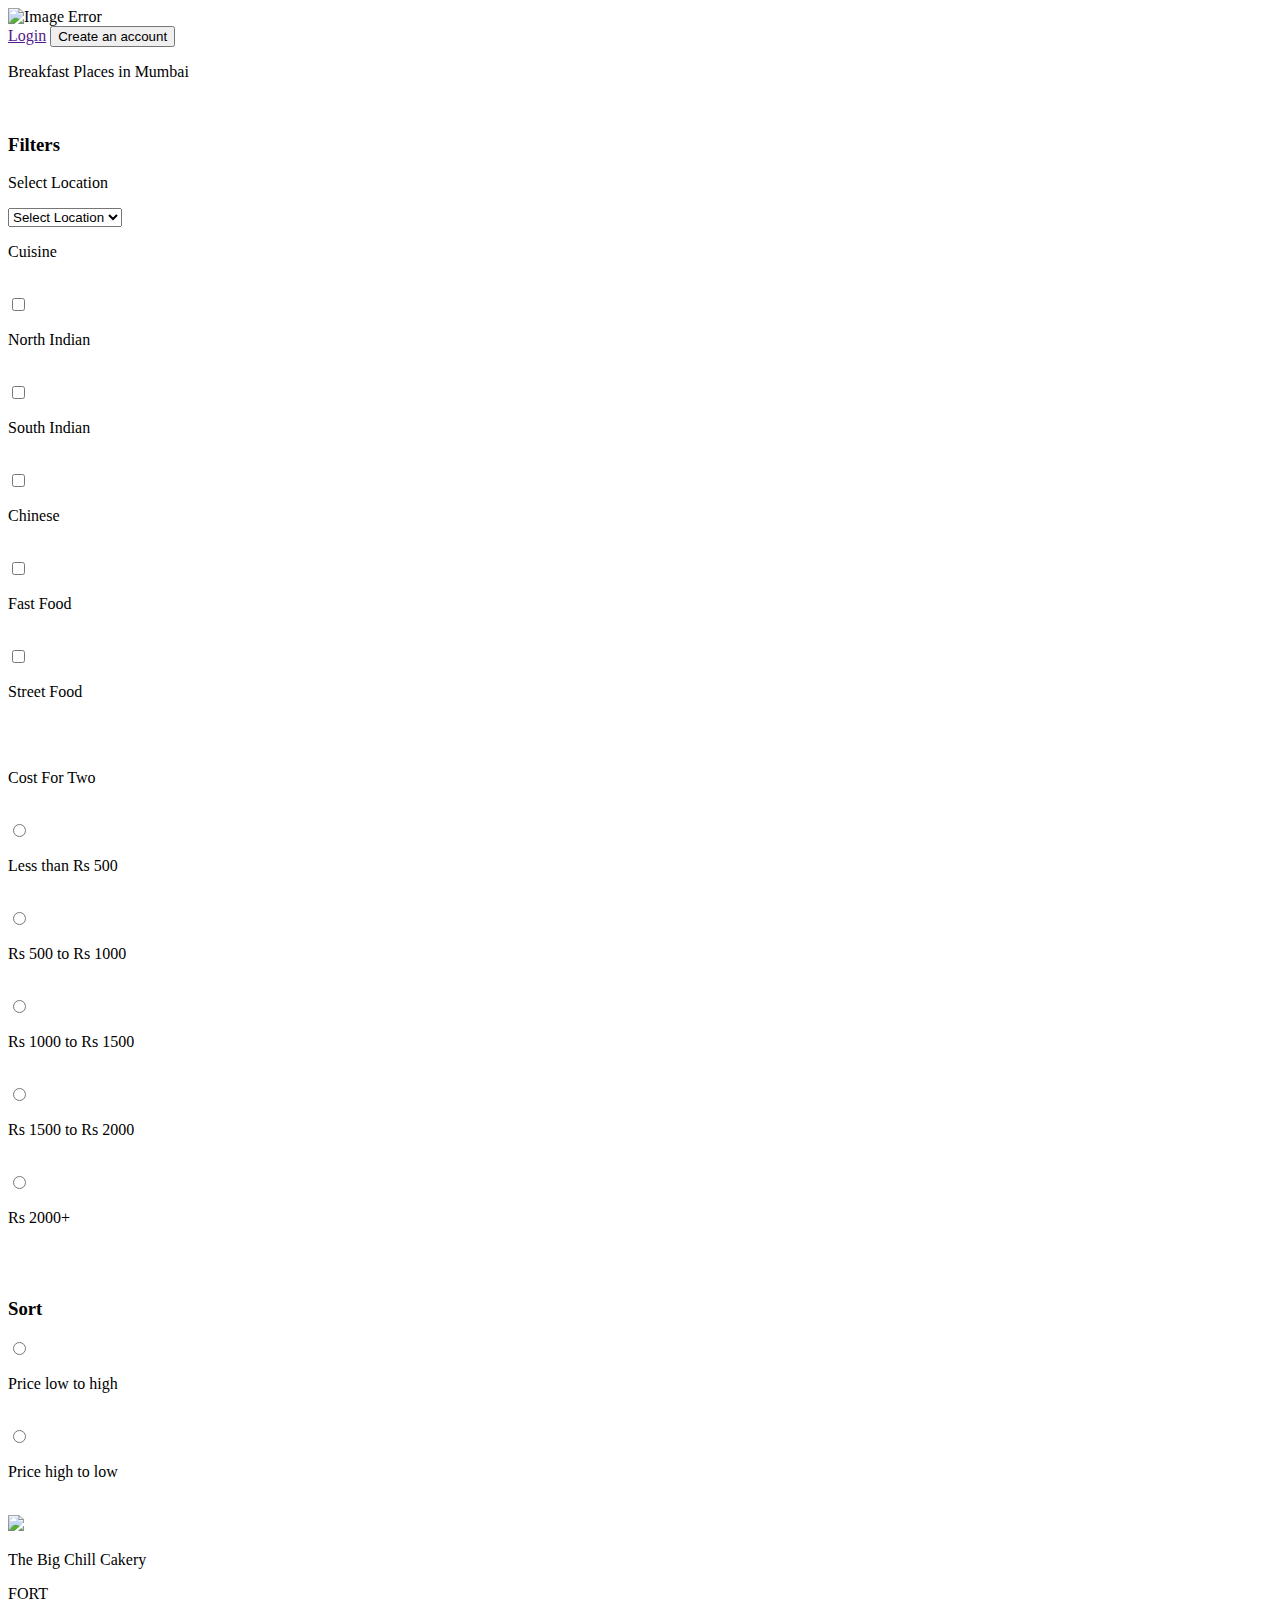
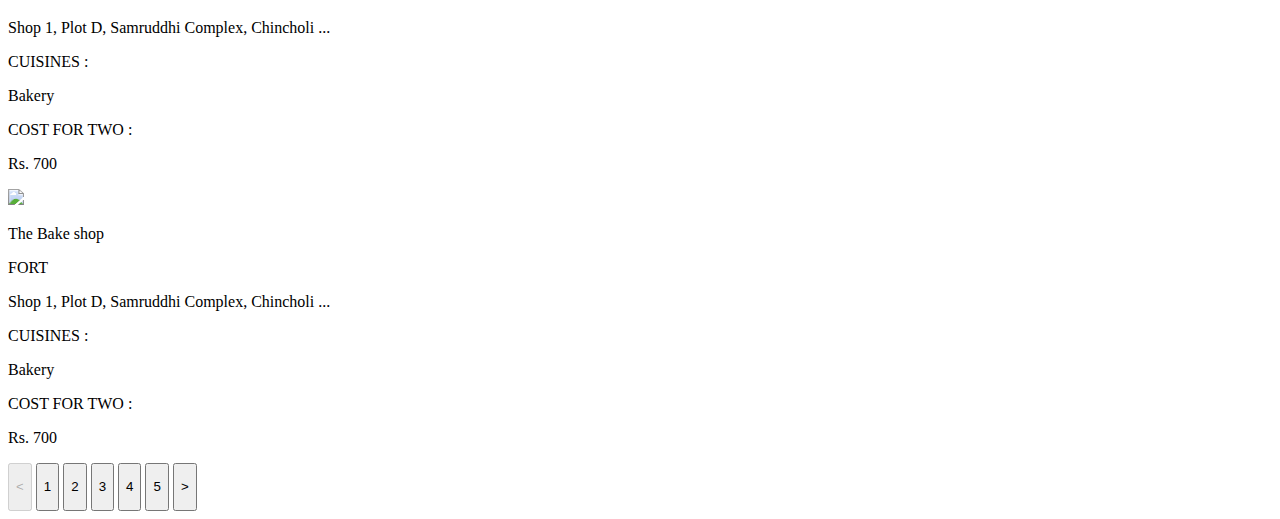
==== assignment-1-Pranav0759/HTML/index.html @ be580f87 "Add files via upload" ====
<!DOCTYPE html>
<html lang="en">
<head>
    <meta charset="UTF-8">
    <meta name="viewport" content="width=device-width,initial-scale=1.0">
    <meta http-equiv="X-UA-Compatible" content="ie=edge">
    <title>Best Online Food Delievery Service in India| MyOnlineMeals.com </title>
    
    <!-- Css -->
    <link rel="stylesheet" type="text/css" href="D:/Full Stack Devlopment/Assignment/CSS/index.css">
    <!-- <link rel="stylesheet" type="text/css" media="screen and (max-width:1200px)" href="D:/Responsive/Responsive-1/CSS/phone.css"> -->
    <!-- fonts poppins -->
    <link rel="preconnect" href="https://fonts.googleapis.com">
    <link rel="preconnect" href="https://fonts.gstatic.com" crossorigin>
    <link href="https://fonts.googleapis.com/css2?family=Poppins:wght@300&display=swap" rel="stylesheet">
    <!-- awesome fonts -->
    <link rel="stylesheet" href="https://cdnjs.cloudflare.com/ajax/libs/font-awesome/6.0.0-beta2/css/all.min.css"></link>
</head>
<body>
    <nav id="navbar">
        <div id="box">
        <div id="logo"><img src="D:/Full Stack Devlopment/Assignment/image/elogo.png" alt="Image Error"></div>
        <div id="btn-1">
            <a href="">Login</a>
            <button>Create an account</button>
        </div>
        </div>
    </nav>

    
<div id="home">
    <div id="tit">
        <p>Breakfast Places in Mumbai</p>
    </div><br>
    <div id="home-LR">
    <div id="home-left">
        <h3>Filters</h3>
        <label><p class="input-tit">Select Location</p></label>
        <select>
            <option><p>Select Location</p></option>
        </select>
        <br>

        <label><p class="input-tit">Cuisine</p></label><br>
        <div class="flex1"><input type="checkbox" name="North-Indian"><p>North Indian</p></div></br>
        <div class="flex1"><input type="checkbox" name="South-Indian"><p>South Indian</p></div><br>
        <div class="flex1"><input type="checkbox" name="Chinese"><p>Chinese</p></div><br>
        <div class="flex1"><input type="checkbox" name="Fast-Food"><p>Fast Food</p></div><br>
        <div class="flex1"><input type="checkbox" name="Street-Food"><p>Street Food</p></div><br>
        <br>

        <label><p class="input-tit">Cost For Two</p></label><br>
        <div class="flex2"><input type="radio" name="l1" value=""> <p>Less than Rs 500</p></div><br>
        <div class="flex2"><input type="radio" name="l1" value=""> <p>Rs 500 to Rs 1000</p></div><br>
        <div class="flex2"><input type="radio" name="l1" value=""> <p>Rs 1000 to Rs 1500</p></div><br>
        <div class="flex2"><input type="radio" name="l1" value=""> <p>Rs 1500 to Rs 2000</p></div><br>
        <div class="flex2"><input type="radio" name="l1" value=""> <p>Rs 2000+</p></div><br>
        <br>
        
        <label><h3>Sort</h3></label>
        <div class="flex2"><input type="radio" name="p1" value="price"> <p>Price low to high</p></div><br>
        <div class="flex2"><input type="radio" name="p1" value="price"> <p>Price high to low</p></div><br>
    </div>

    <div id="home-right">
        <div class="breakfast-list">
        <div class="bimg-left">
            <img src="D:/Full Stack Devlopment/Assignment/image/shutterstock-1154073754.png">
            <div class="bimg-center">
            <p class="b-big">The Big Chill Cakery</p>
            <p class="b-bmid">FORT</p>
            <p class="b-mid">Shop 1, Plot D, Samruddhi Complex, Chincholi ...</p></div>
        </div>
            <div class="hr"></div>
            <div class="inline-b"><p class="b-mid">CUISINES :</p><p class="b-bmid">Bakery</p></div>
            <div class="inline-b"><p class="b-mid">COST FOR TWO :</p><p class="b-bmid">Rs. 700</p></div>
        </div>
        <div class="breakfast-list">
        <div class="bimg-left">
            <img src="D:/Full Stack Devlopment/Assignment/image/shutterstock-1154073754.png">
            <div class="bimg-center">
            <p class="b-big">The Bake shop</p>
            <p class="b-bmid">FORT</p>
            <p class="b-mid">Shop 1, Plot D, Samruddhi Complex, Chincholi ...</p></div>
        </div>
            <div class="hr"></div>
            <div class="inline-b"><p class="b-mid">CUISINES :</p><p class="b-bmid">Bakery</p></div>
            <div class="inline-b"><p class="b-mid">COST FOR TWO :</p><p class="b-bmid">Rs. 700</p></div>
        </div>
   
        <div id="page-chg">
            <button disabled class="p-btn"><p class="p-font">&lt</p></button>
            <button class="p-btn"><p class="p-font">1</p></button>
            <button class="p-btn"><p class="p-font">2</p></button>
            <button class="p-btn"><p class="p-font">3</p></button>
            <button class="p-btn"><p class="p-font">4</p></button>
            <button class="p-btn"><p class="p-font">5</p></button>
            <button class="p-btn"><p class="p-font">&gt</p></button>
        </div>
    </div>
    </div>
</div>
<!-- <div class="Rectangle-2353">om  bhai</div> -->
</body>
</html>
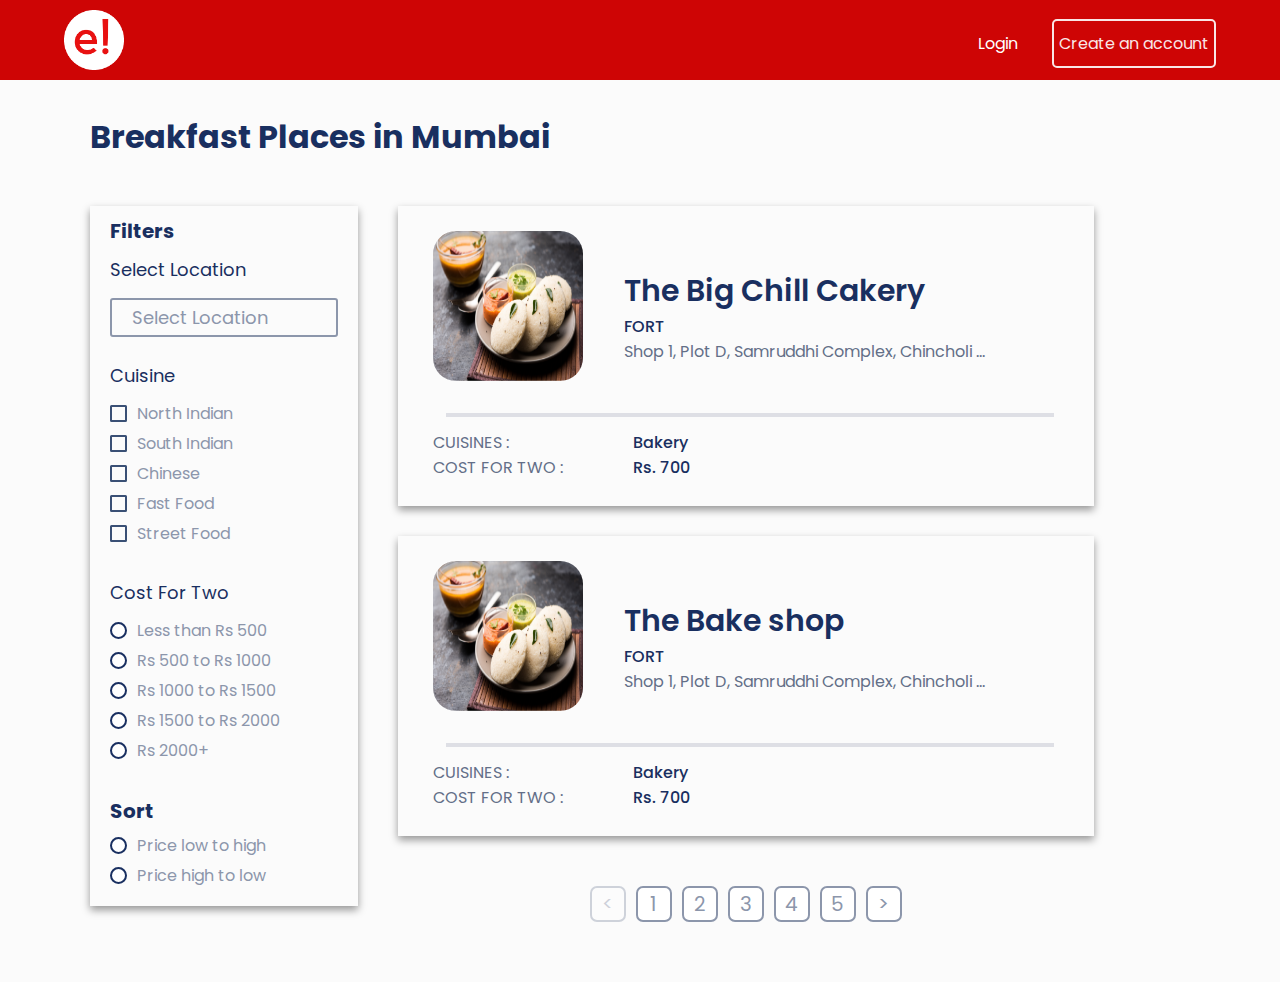
==== commit 22b1e418: "Update index.html" ====
--- a/assignment-1-Pranav0759/HTML/index.html
+++ b/assignment-1-Pranav0759/HTML/index.html
@@ -7,7 +7,7 @@
     <title>Best Online Food Delievery Service in India| MyOnlineMeals.com </title>
     
     <!-- Css -->
-    <link rel="stylesheet" type="text/css" href="D:/Full Stack Devlopment/Assignment/CSS/index.css">
+    <link rel="stylesheet" type="text/css" href="https://pranav0759.github.io/pranav-practice/assignment-1-Pranav0759/CSS/index.css">
     <!-- <link rel="stylesheet" type="text/css" media="screen and (max-width:1200px)" href="D:/Responsive/Responsive-1/CSS/phone.css"> -->
     <!-- fonts poppins -->
     <link rel="preconnect" href="https://fonts.googleapis.com">
@@ -19,7 +19,7 @@
 <body>
     <nav id="navbar">
         <div id="box">
-        <div id="logo"><img src="D:/Full Stack Devlopment/Assignment/image/elogo.png" alt="Image Error"></div>
+        <div id="logo"><img src="https://pranav0759.github.io/pranav-practice/assignment-1-Pranav0759/image/elogo.png" alt="Image Error"></div>
         <div id="btn-1">
             <a href="">Login</a>
             <button>Create an account</button>
@@ -65,7 +65,7 @@
     <div id="home-right">
         <div class="breakfast-list">
         <div class="bimg-left">
-            <img src="D:/Full Stack Devlopment/Assignment/image/shutterstock-1154073754.png">
+            <img src="https://pranav0759.github.io/pranav-practice/assignment-1-Pranav0759/image/shutterstock-1154073754.png">
             <div class="bimg-center">
             <p class="b-big">The Big Chill Cakery</p>
             <p class="b-bmid">FORT</p>
@@ -77,7 +77,7 @@
         </div>
         <div class="breakfast-list">
         <div class="bimg-left">
-            <img src="D:/Full Stack Devlopment/Assignment/image/shutterstock-1154073754.png">
+            <img src="https://pranav0759.github.io/pranav-practice/assignment-1-Pranav0759/image/shutterstock-1154073754.png">
             <div class="bimg-center">
             <p class="b-big">The Bake shop</p>
             <p class="b-bmid">FORT</p>
@@ -102,4 +102,4 @@
 </div>
 <!-- <div class="Rectangle-2353">om  bhai</div> -->
 </body>
-</html>+</html>
